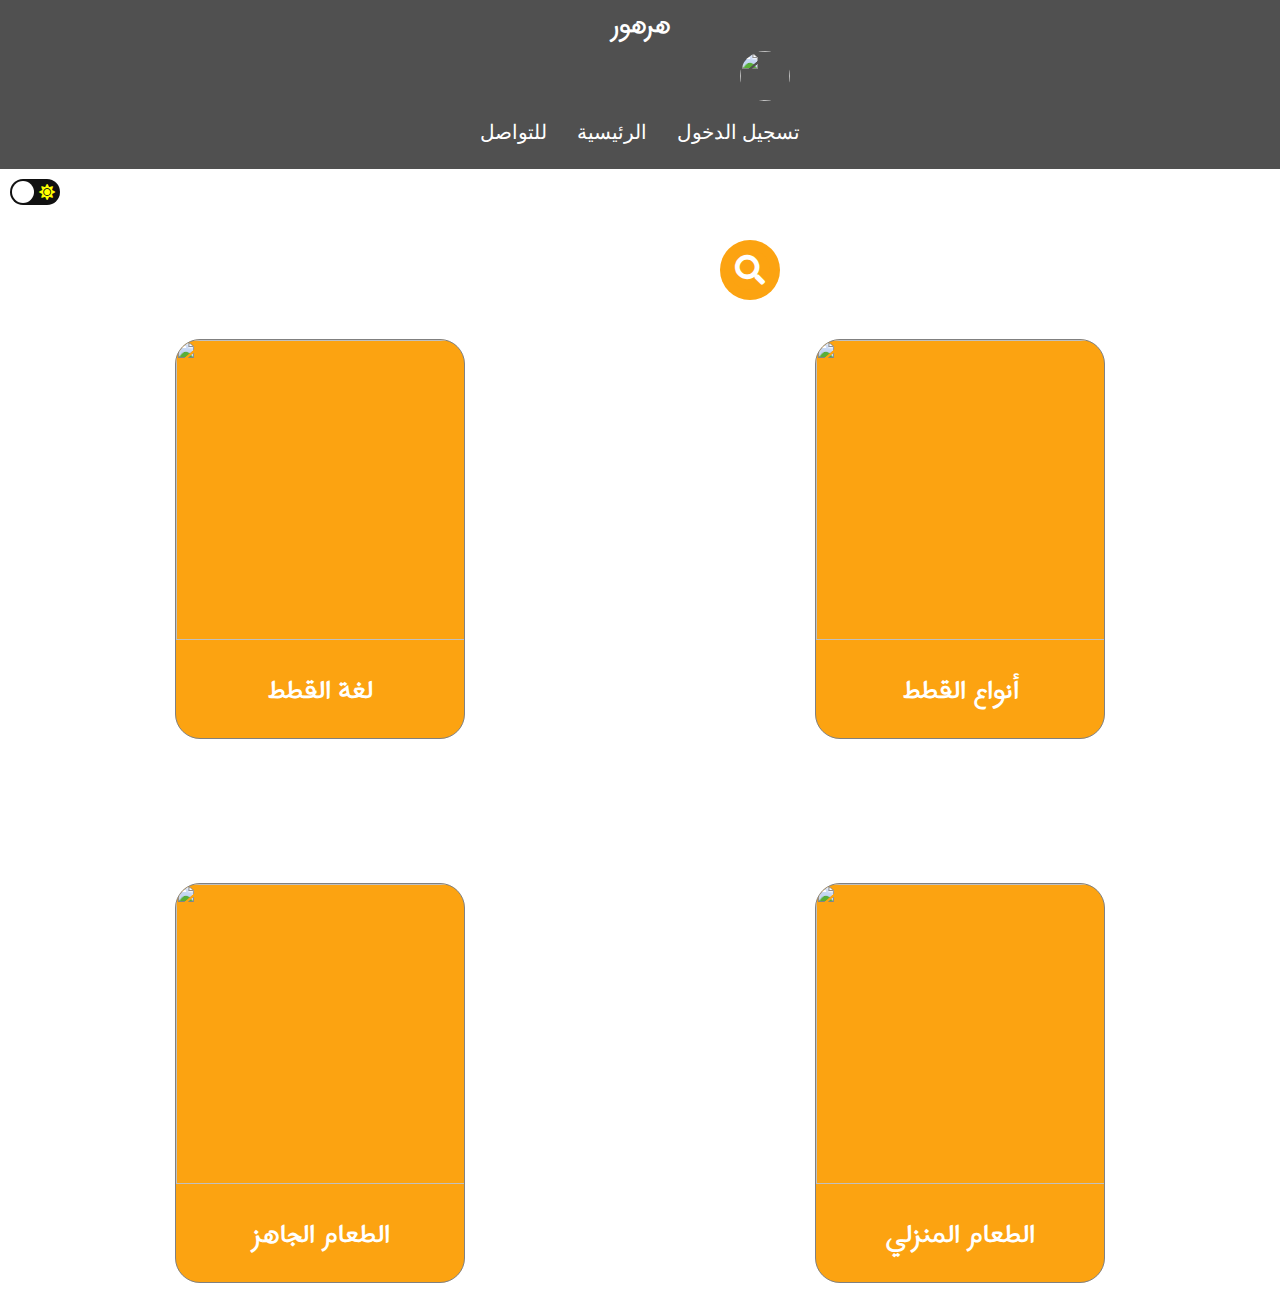
==== index.html @ a60e5349 "done" ====
<!DOCTYPE html>
<html lang="en">
<head>
    <meta charset="UTF-8">
    <meta name="viewport" content="width=device-width, initial-scale=1.0">
    <title>harhoor</title>
    <link rel="stylesheet" href="style.css">
    <link href="https://fonts.googleapis.com/css2?family=Harmattan:wght@700&display=swap" rel="stylesheet">
    <link rel="stylesheet" href="https://use.fontawesome.com/releases/v5.3.1/css/all.css">
</head>
<body>
    

    <div class="header">
        <div class="navbar">
          <h1 class="title">هرهور</h1>
          <img class="logo" src="./pic/catt.jpg" >
          <ul class="head-ul">
              <li class="head-li"><a class="head-a" href="https://twitter.com/al_7ah">للتواصل</a></li>
              <li class="head-li"><a class="head-a" href="#"> الرئيسية</a></li>
              <li class="head-li"><a class="head-a" href="./page2.html">تسجيل الدخول</a></li>
          </ul>
        </div>
        <div>
            <input type="checkbox" class="checkbox" id="checkbox">
            <label for="checkbox" class="label">
                <i id="moon" class="fas fa-moon"></i>
                <i id="sun" class="fas fa-sun"></i>
                <div class="ball"></div>
            </label>
        </div>

            <div class="boxs">

                <div  class="card">
                    <a class="pg" href="./page4.html"> <img src="./pic/lng.jpg" width="300px" height="300px" id="image">
                     <h1 id="caption">لغة القطط</h1></a>
                 </div>

                <div  class="card">
                    <a class="pg" href="./page3.html"> <img src="./pic/cat2.jpg" width="300px" height="300px" id="image">
                     <h1 id="caption">أنواع القطط</h1></a>
                     
                 </div>
                 
            </div>

            <div class="boxs2">
                <div  class="card">
                    <a class="pg" href="./page5.html"><img src="./pic/food.jpg" width="300px" height="300px" id="image">
                    <h1 id="caption"> الطعام الجاهز</h1></a>
                </div>
                <div  class="card">
                   <a class="pg" href="./page6.html"> <img src="./pic/food2.jpg" width="300px" height="300px" id="image">
                    <h1 id="caption"> الطعام المنزلي</h1></a>
                </div>
            </div>
        
            <form class="search-box" role="search" method="get"
            action="./page7.html">

            <input type="text" class="search-txt" name="search" value="" 
            placeholder="...تبي تتبنى؟ ادخل منطقتك"> 
            <a  class="search-btn">
            <i class="fas fa-search"></i> 
            </a> 
            </form>
            <script src="./script.js"></script>
           
        
</body>
</html>
---- style.css ----
*{
    margin: 0;
    padding: 0;
    box-sizing: border-box;
   
}


body{
   background-color: white;
   padding-bottom: 30px;
}
.header {
    width: 100%;
    display: flex;
    flex-direction: column;
  }
  
.head-ul {
    width: 100%;
    display: flex;
    justify-content: center;
    
  }
  .navbar {
    background-color: rgba(0, 0, 0, 0.685);
    color: white;
    padding-bottom: 10px;
  }
  .head-a {
    font-size: 20px;
    color: white;
    text-decoration: none;
  }
  .head-a:hover{
    color: #fca311;
  }
  .title {
    text-align: center;
    font-family: 'Harmattan', sans-serif;
    font-size: 30px;
  }
  .head-li {
    display: inline;
    padding: 15px;
  }
  .logo{
     margin-left: 740px;
      height: 50px;
      width: 50px;
      border-radius: 50%;
   
  }
  .boxs{
    display: flex;
    justify-content: space-around;                          
}
.boxs2{
  display: flex;
  justify-content: space-around;                          
}

  .card {
    width: 290px;
    height: 400px;
    margin: 9em auto auto;
    border-radius: 25px;
    overflow: hidden;
    transition: 0.5s;
    background: center no-repeat;
    background-color: #fca311;
   border:  1px solid  gray; 
  
  }
  #caption {
    text-align: center;
    margin-top: 20px;
    font-family: 'Harmattan', sans-serif;
    color: white;

  }
  .card:hover{
    transform: translateY(-20px);
    box-shadow: 0px 25px 50px rgba(0, 0, 0, 0.5);
  }
  .pg{
    text-decoration: none;
  }
  

  .search-box{
    position: absolute;
    top: 30%;
    left: 750px;
    transform: translate(-50%, -50%);
    background: #fca311;
    height: 60px;
    border-radius: 40px;
    padding: 10px;
    }
    
    .search-box:hover > .search-txt {
    width: 200px;
    padding: 0 6px;
    }
    
    .search-box:hover > .search-btn {
    background: white;
    color: black ;
    }
    
    .search-btn {
    float: right;
    width: 40px;
    height: 40px;
    border-radius: 50%;
    background: #fca311;
    display: flex;
    justify-content: center;
    align-items: center;
    transition: 0.4s;
    color: white;
    cursor: pointer;
    }
    
    .search-btn > i {
    font-size: 30px;
    }
    
    .search-txt {
    border: none;
    background: none;
    outline: none;
    float: left;
    padding: 0;
    color: white;
    font-size: 16px;
    transition: 0.4s;
    line-height: 40px;
    width: 0px;
    font-weight: bold;
    }
    ::placeholder{
      color: rgba(255, 255, 255, 0.548);
    }

    .label{
      background-color: #111;
      display: flex;
      align-items: center;
      justify-content: space-between;
      border-radius: 50px;
      position: relative;
      padding: 5px;
      height: 26px;
      width: 50px;
      left: 10px;
      top: 10px;
    }
    .ball{
      background-color: #fff;
      border-radius: 50%;
      position: absolute;
      top: 2px;
      left: 2px;
      height: 22px;
      width: 22px;
      transition: transform 0.2s linear;
    }
    .checkbox{
      opacity: 0;
      position: absolute;
    }
    .checkbox:checked + .label .ball {
      transform:  translateX(24px);
    }
    #moon{
      color: yellow;
    }
    #sun{
      color: yellow;
    }
    body.dark{
      background-color: rgb(31, 30, 30);
    }
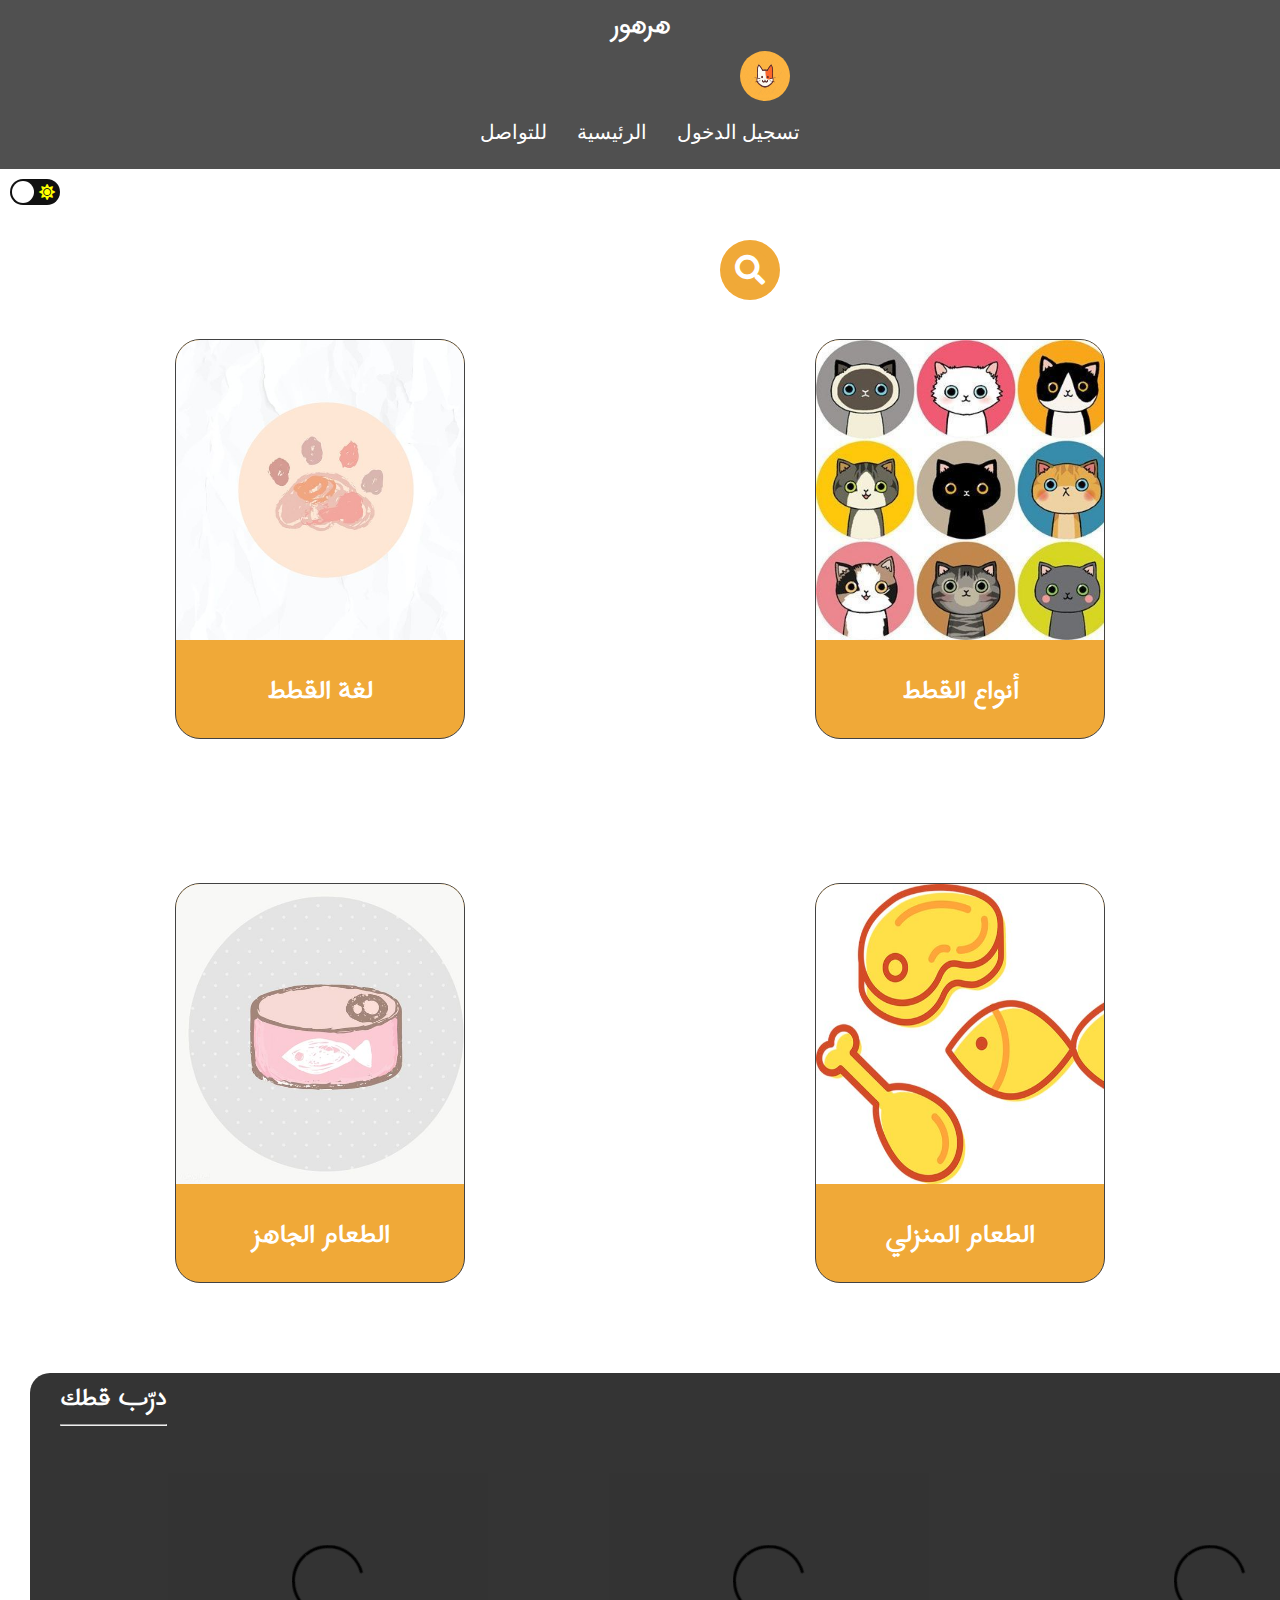
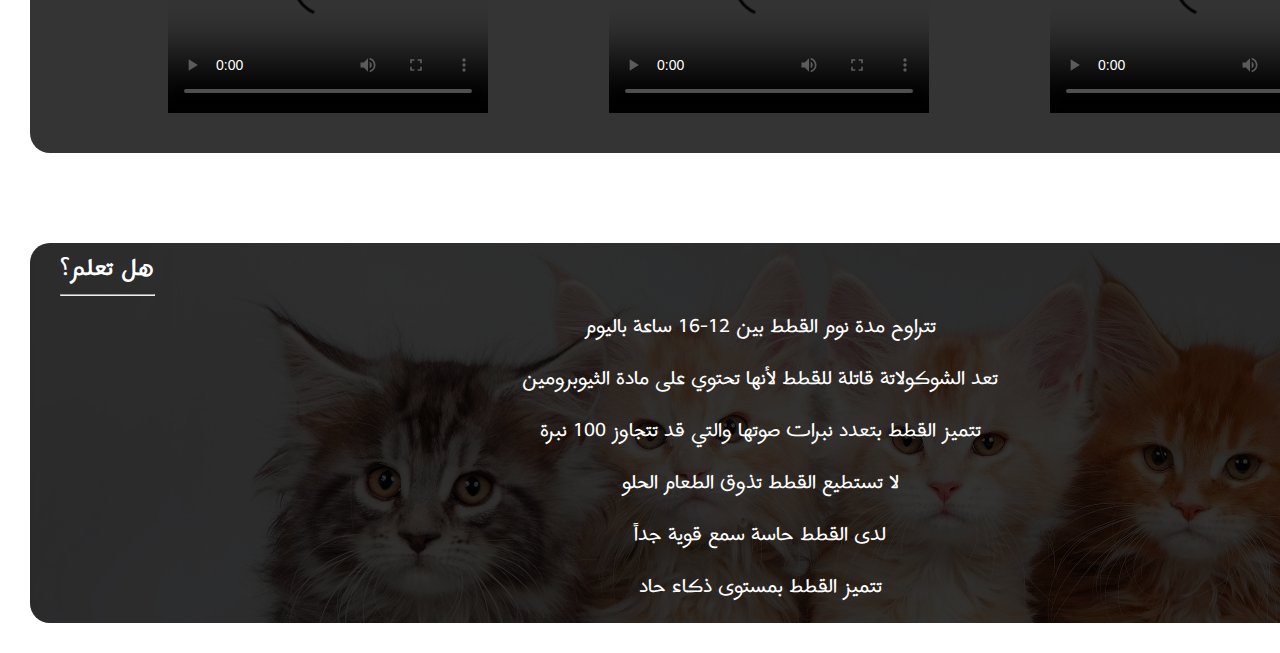
==== commit cc36f81e: "Done" ====
--- a/index.html
+++ b/index.html
@@ -66,7 +66,46 @@
             </a> 
             </form>
             <script src="./script.js"></script>
+
+            
+
+            <section>
+                <h1 class="title2">درّب قطك
+                    <hr>
+                </h1>
+                <video width="320" height="240" controls>
+                    <source src="./pic/vid1.mp4" type="video/mp4"> 
+                     <source src="movie.ogg" type="video/ogg">   
+                </video>
+            
+                <video width="320" height="240" controls>
+                    <source src="./pic/vid2.mp4" type="video/mp4"> 
+                     <source src="movie.ogg" type="video/ogg">   
+                </video>
+            
+                <video width="320" height="240" controls>
+                    <source src="./pic/vid3.mp4" type="video/mp4"> 
+                     <source src="movie.ogg" type="video/ogg">   
+                </video>
+            
+            </section>
+
+            <section class="section2">
+                <ul class="ul2" dir="rtl">
+                    <h1 class="title2" dir="ltr"> هل تعلم؟
+                        <hr class="hr2">
+                    </h1>
+                    <li class="li2">تتراوح مدة نوم القطط بين 12-16 ساعة باليوم</li>
+                    <li class="li2">تعد الشوكولاتة قاتلة للقطط لأنها تحتوي على مادة الثيوبرومين</li>
+                    <li class="li2">تتميز القطط بتعدد نبرات صوتها والتي قد تتجاوز 100 نبرة</li>
+                    <li class="li2">لا تستطيع القطط تذوق الطعام الحلو</li>
+                    <li class="li2">لدى القطط حاسة سمع قوية جداً</li>
+                    <li class="li2">تتميز القطط بمستوى ذكاء حاد</li>
+                </ul>
+            </div>
+            </section>
            
         
+            
 </body>
 </html>--- a/style.css
+++ b/style.css
@@ -2,7 +2,6 @@
     margin: 0;
     padding: 0;
     box-sizing: border-box;
-   
 }
 
 
@@ -20,7 +19,6 @@
     width: 100%;
     display: flex;
     justify-content: center;
-    
   }
   .navbar {
     background-color: rgba(0, 0, 0, 0.685);
@@ -33,7 +31,7 @@
     text-decoration: none;
   }
   .head-a:hover{
-    color: #fca311;
+    color: #f0a938;
   }
   .title {
     text-align: center;
@@ -48,8 +46,7 @@
      margin-left: 740px;
       height: 50px;
       width: 50px;
-      border-radius: 50%;
-   
+     border-radius: 50%;
   }
   .boxs{
     display: flex;
@@ -68,8 +65,8 @@
     overflow: hidden;
     transition: 0.5s;
     background: center no-repeat;
-    background-color: #fca311;
-   border:  1px solid  gray; 
+    background-color: #f0a938;;
+   border:  1px solid  rgb(66, 66, 66); 
   
   }
   #caption {
@@ -93,7 +90,7 @@
     top: 30%;
     left: 750px;
     transform: translate(-50%, -50%);
-    background: #fca311;
+    background: #f0a938;
     height: 60px;
     border-radius: 40px;
     padding: 10px;
@@ -114,7 +111,7 @@
     width: 40px;
     height: 40px;
     border-radius: 50%;
-    background: #fca311;
+    background:  #f0a938;
     display: flex;
     justify-content: center;
     align-items: center;
@@ -184,4 +181,47 @@
       background-color: rgb(31, 30, 30);
     }
 
-    +    .title2{
+    font-size: 30px;
+    color: rgb(255, 255, 255);
+    font-family: 'Harmattan', sans-serif;
+   padding-left: 30px;
+   
+    }
+    video{
+      margin-top: 100px;
+      margin-right: 120px;
+    }
+
+    section{
+      display: flex;
+      justify-content: space-between;
+     background-color: rgba(0, 0, 0, 0.795);
+     height: 380px;
+     margin-top: 90px;
+     border-radius: 20px;
+     width: 1460px;
+     margin-left: 30px;
+    }
+    .section2{
+      background-image: url(./pic/ct.jpg);
+    }
+    .ul2{
+      
+     background-color: rgba(0, 0, 0, 0.795);
+     height: 380px;
+     border-radius: 20px;
+     width: 1460px;   
+  }
+  .li2{
+    list-style: none;
+    font-size: 25px;
+    color: white;
+    margin-top: 10px;
+   text-align: center;
+   font-family: 'Harmattan', sans-serif;
+  }
+  .hr2{
+    width: 95px;
+  }
+  